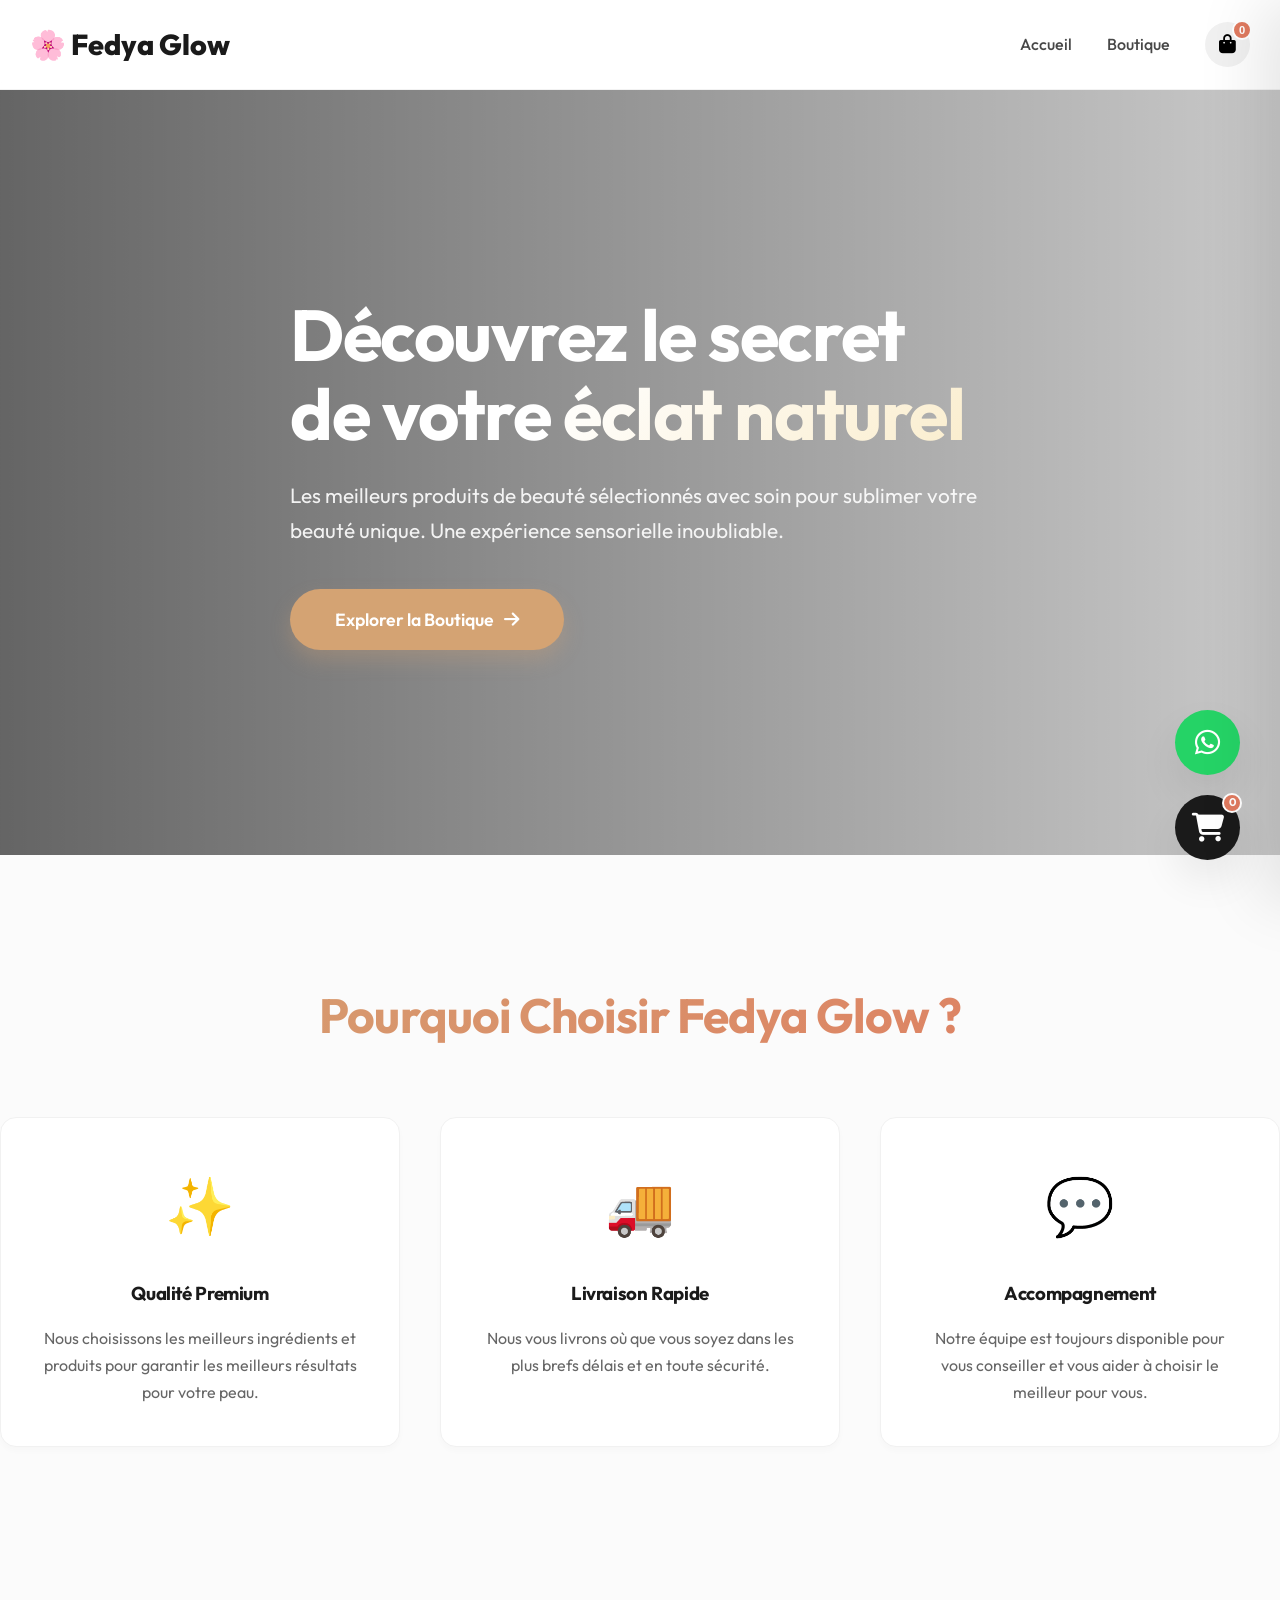
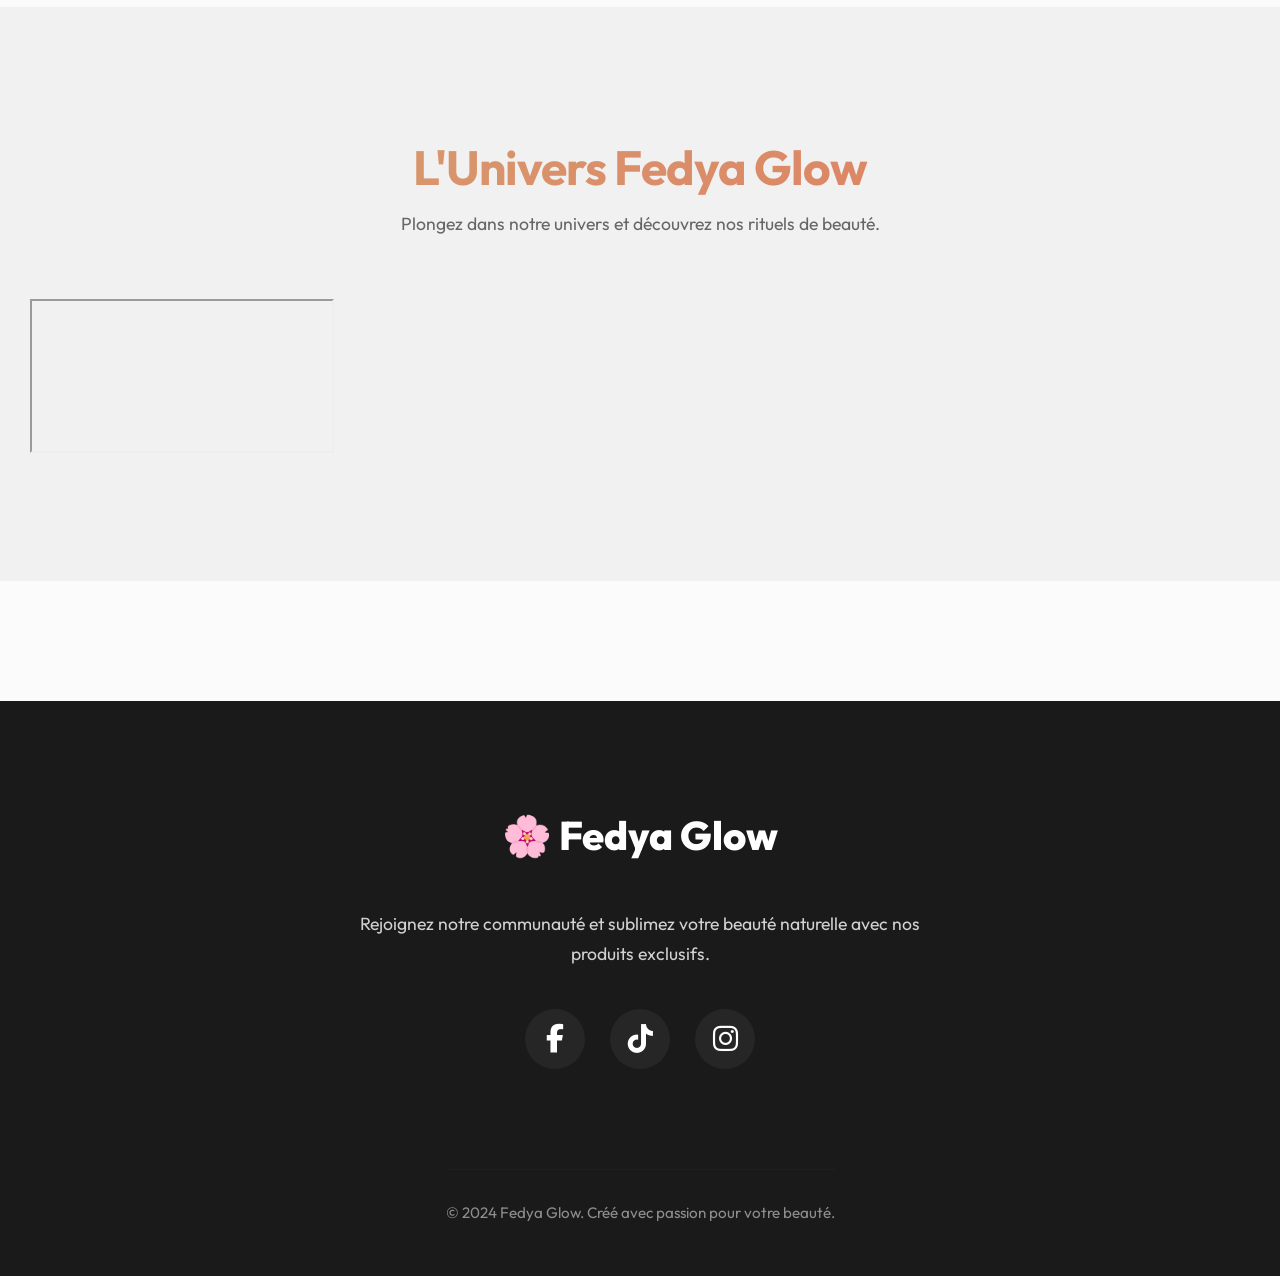
==== index.html @ 8763a132 "update" ====
<!DOCTYPE html>
<html lang="fr">
<head>
    <meta charset="UTF-8">
    <meta name="viewport" content="width=device-width, initial-scale=1.0">
    <meta name="description" content="Fedya Glow - Découvrez notre sélection exclusive de produits de beauté premium. Parfums, soins et cosmétiques pour sublimer votre éclat naturel.">
    <meta name="keywords" content="beauté, cosmétiques, parfums, soins de la peau, Fedya Glow, boutique beauté">
    <meta name="author" content="Fedya Glow">
    <meta property="og:title" content="Fedya Glow | Votre Beauté, Notre Priorité">
    <meta property="og:description" content="Découvrez le secret de votre éclat naturel avec nos produits de beauté sélectionnés avec soin.">
    <meta property="og:image" content="hero-bg.png">
    <meta property="og:url" content="https://fedyaglow.com">
    <title>Fedya Glow | Votre Beauté, Notre Priorité</title>
    <link rel="stylesheet" href="style.css">
    <link rel="stylesheet" href="https://cdnjs.cloudflare.com/ajax/libs/font-awesome/6.4.0/css/all.min.css">
</head>
<body>
    <nav class="navbar">
        <div class="container">
            <a href="index.html" class="logo">🌸 Fedya Glow</a>
            <div class="nav-links">
                <a href="index.html" class="nav-link">Accueil</a>
                <a href="produits.html" class="nav-link">Boutique</a>
                <button class="btn-icon" onclick="toggleCart()">
                    <i class="fa-solid fa-bag-shopping"></i>
                    <span class="badge cart-count">0</span>
                </button>
            </div>
        </div>
    </nav>

    <main>
        <!-- Hero Section -->
        <section class="hero">
            <div class="hero-bg" style="background-image: url('hero-bg.png');"></div>
            <div class="container">
                <div class="hero-content">
                    <h1>Découvrez le secret de votre <span class="text-gradient" style="background: linear-gradient(135deg, #fff, #faedcd); -webkit-background-clip: text; -webkit-text-fill-color: transparent;">éclat naturel</span></h1>
                    <p>Les meilleurs produits de beauté sélectionnés avec soin pour sublimer votre beauté unique. Une expérience sensorielle inoubliable.</p>
                    <a href="produits.html" class="btn-primary">
                        Explorer la Boutique
                        <i class="fa-solid fa-arrow-right"></i>
                    </a>
                </div>
            </div>
        </section>

        <!-- Features Section -->
        <section class="container" style="padding: 120px 0; text-align: center;">
            <h2 class="text-gradient" style="font-size: 3rem; margin-bottom: 60px;">Pourquoi Choisir Fedya Glow ?</h2>
            <div style="display: grid; grid-template-columns: repeat(auto-fit, minmax(300px, 1fr)); gap: 40px;">
                <div class="admin-card">
                    <div style="font-size: 3.5rem; margin-bottom: 25px;">✨</div>
                    <h3 style="margin-bottom: 15px;">Qualité Premium</h3>
                    <p style="color: #666;">Nous choisissons les meilleurs ingrédients et produits pour garantir les meilleurs résultats pour votre peau.</p>
                </div>
                <div class="admin-card">
                    <div style="font-size: 3.5rem; margin-bottom: 25px;">🚚</div>
                    <h3 style="margin-bottom: 15px;">Livraison Rapide</h3>
                    <p style="color: #666;">Nous vous livrons où que vous soyez dans les plus brefs délais et en toute sécurité.</p>
                </div>
                <div class="admin-card">
                    <div style="font-size: 3.5rem; margin-bottom: 25px;">💬</div>
                    <h3 style="margin-bottom: 15px;">Accompagnement</h3>
                    <p style="color: #666;">Notre équipe est toujours disponible pour vous conseiller et vous aider à choisir le meilleur pour vous.</p>
                </div>
            </div>
        </section>

        <!-- Video Presentation Section -->
        <section class="video-section" style="padding: 120px 0; background: var(--gray-200);">
            <div class="container">
                <div style="text-align: center; margin-bottom: 60px;">
                    <h2 class="text-gradient" style="font-size: 3rem;">L'Univers Fedya Glow</h2>
                    <p style="color: #666; font-size: 1.1rem;">Plongez dans notre univers et découvrez nos rituels de beauté.</p>
                </div>
                <div class="video-container">
                    <iframe src="https://www.youtube.com/embed/dQw4w9WgXcQ" title="Présentation Fedya Glow" allow="accelerometer; autoplay; clipboard-write; encrypted-media; gyroscope; picture-in-picture" allowfullscreen></iframe>
                </div>
            </div>
        </section>
    </main>

    <footer class="footer">
        <div class="container footer-content">
            <div class="logo" style="color: white; font-size: 2.5rem;">🌸 Fedya Glow</div>
            <p style="max-width: 600px; opacity: 0.8; font-size: 1.1rem;">Rejoignez notre communauté et sublimez votre beauté naturelle avec nos produits exclusifs.</p>
            <div class="social-links">
                <a href="#" class="social-icon fb"><i class="fa-brands fa-facebook-f"></i></a>
                <a href="#" class="social-icon tt"><i class="fa-brands fa-tiktok"></i></a>
                <a href="#" class="social-icon ig"><i class="fa-brands fa-instagram"></i></a>
            </div>
            <div class="footer-bottom">
                &copy; 2024 Fedya Glow. Créé avec passion pour votre beauté.
            </div>
        </div>
    </footer>

    <!-- Floating Buttons -->
    <div class="floating-btn-group">
        <a href="https://wa.me/123456789" class="floating-btn btn-wa" target="_blank">
            <i class="fa-brands fa-whatsapp"></i>
        </a>
        <div class="floating-btn btn-cart" onclick="toggleCart()">
            <i class="fa-solid fa-cart-shopping"></i>
            <span class="badge cart-count">0</span>
        </div>
    </div>

    <!-- Sidebar Cart -->
    <div class="overlay" id="overlay" onclick="toggleCart()"></div>
    <div class="cart-sidebar" id="cartSidebar">
        <div class="cart-header">
            <h3>Votre Panier 🛍️</h3>
            <button class="btn-icon" onclick="toggleCart()">✕</button>
        </div>
        <div class="cart-items" id="cart-items-container">
            <!-- Items injected by main.js -->
        </div>
        <div class="cart-footer">
            <div class="cart-total">
                <span>Total:</span>
                <span id="cart-total-amount">0.00 €</span>
            </div>
            <button class="checkout-btn" onclick="sendWhatsApp()">
                Finaliser sur WhatsApp
                <i class="fa-brands fa-whatsapp"></i>
            </button>
        </div>
    </div>

    <script src="main.js"></script>
</body>
</html>
---- style.css ----
@import url('https://fonts.googleapis.com/css2?family=Cairo:wght@300;400;600;700;800&family=Outfit:wght@300;400;500;600;700&display=swap');

:root {
    --primary: #d4a373; /* Rose Gold / Premium Tan */
    --primary-light: #faedcd;
    --primary-hover: #bc8a5f;
    --accent: #e07a5f;
    --dark: #1a1a1a;
    --light: #ffffff;
    --gray-100: #fbfbfb;
    --gray-200: #f1f1f1;
    --gray-300: #e0e0e0;
    --gray-600: #666666;
    --glass: rgba(255, 255, 255, 0.85);
    --glass-dark: rgba(0, 0, 0, 0.05);
    --shadow-sm: 0 4px 6px rgba(0,0,0,0.02);
    --shadow-md: 0 10px 20px rgba(0,0,0,0.05);
    --shadow-lg: 0 20px 40px rgba(0,0,0,0.08);
    --radius-sm: 12px;
    --radius-md: 16px;
    --radius-lg: 24px;
    --transition: all 0.4s cubic-bezier(0.165, 0.84, 0.44, 1);
}

* {
    margin: 0;
    padding: 0;
    box-sizing: border-box;
}

body {
    font-family: 'Outfit', 'Cairo', sans-serif;
    background-color: var(--gray-100);
    color: var(--dark);
    line-height: 1.7;
    overflow-x: hidden;
}

/* Custom Scrollbar */
::-webkit-scrollbar {
    width: 6px;
}
::-webkit-scrollbar-track {
    background: var(--gray-100);
}
::-webkit-scrollbar-thumb {
    background: var(--gray-300);
    border-radius: 10px;
}
::-webkit-scrollbar-thumb:hover {
    background: var(--primary);
}

/* Typography */
h1, h2, h3, h4, h5, h6 {
    font-weight: 700;
    letter-spacing: -0.02em;
}

.text-gradient {
    background: linear-gradient(135deg, var(--primary), var(--accent));
    -webkit-background-clip: text;
    -webkit-text-fill-color: transparent;
}

/* Layout */
.container {
    max-width: 1300px;
    margin: 0 auto;
    padding: 0 30px;
}

/* Navbar */
.navbar {
    background: var(--glass);
    backdrop-filter: blur(15px);
    -webkit-backdrop-filter: blur(15px);
    height: 90px;
    display: flex;
    align-items: center;
    position: sticky;
    top: 0;
    z-index: 1000;
    border-bottom: 1px solid rgba(0,0,0,0.05);
    transition: var(--transition);
}

.navbar.scrolled {
    height: 70px;
    background: rgba(255, 255, 255, 0.95);
    box-shadow: var(--shadow-sm);
}

.navbar .container {
    display: flex;
    justify-content: space-between;
    align-items: center;
    width: 100%;
}

.logo {
    font-size: 1.8rem;
    font-weight: 800;
    color: var(--dark);
    text-decoration: none;
    display: flex;
    align-items: center;
    gap: 12px;
    transition: var(--transition);
}

.logo:hover {
    transform: scale(1.05);
}

.nav-links {
    display: flex;
    gap: 35px;
    align-items: center;
}

.nav-link {
    text-decoration: none;
    color: var(--dark);
    font-weight: 500;
    font-size: 1rem;
    transition: var(--transition);
    position: relative;
    opacity: 0.8;
}

.nav-link::after {
    content: '';
    position: absolute;
    bottom: -5px;
    left: 0;
    width: 0;
    height: 2px;
    background: var(--primary);
    transition: var(--transition);
}

.nav-link:hover {
    opacity: 1;
    color: var(--primary);
}

.nav-link:hover::after {
    width: 100%;
}

.btn-icon {
    background: var(--gray-200);
    border: none;
    width: 45px;
    height: 45px;
    border-radius: 50%;
    display: flex;
    align-items: center;
    justify-content: center;
    font-size: 1.2rem;
    cursor: pointer;
    position: relative;
    transition: var(--transition);
}

.btn-icon:hover {
    background: var(--primary);
    color: white;
    transform: translateY(-2px);
}

.badge {
    position: absolute;
    top: -2px;
    right: -2px;
    background: var(--accent);
    color: white;
    font-size: 0.7rem;
    min-width: 20px;
    height: 20px;
    padding: 0 4px;
    border-radius: 10px;
    display: flex;
    align-items: center;
    justify-content: center;
    font-weight: 700;
    border: 2px solid white;
}

/* Hero Section */
.hero {
    height: 85vh;
    min-height: 600px;
    position: relative;
    overflow: hidden;
    display: flex;
    align-items: center;
    color: white;
}

.hero-bg {
    position: absolute;
    top: 0;
    left: 0;
    width: 100%;
    height: 100%;
    background-size: cover;
    background-position: center;
    z-index: -1;
    animation: kenBurns 30s infinite alternate;
}

.hero::after {
    content: '';
    position: absolute;
    top: 0;
    left: 0;
    width: 100%;
    height: 100%;
    background: linear-gradient(to right, rgba(0,0,0,0.6), rgba(0,0,0,0.2));
    z-index: -1;
}

.hero-content {
    max-width: 700px;
}

.hero-content h1 {
    font-size: 4.5rem;
    line-height: 1.1;
    margin-bottom: 25px;
    animation: fadeInUp 1s cubic-bezier(0.165, 0.84, 0.44, 1);
}

.hero-content p {
    font-size: 1.3rem;
    margin-bottom: 40px;
    opacity: 0.9;
    animation: fadeInUp 1.2s cubic-bezier(0.165, 0.84, 0.44, 1);
}

/* Buttons */
.btn-primary {
    background: var(--primary);
    color: white;
    padding: 16px 45px;
    border: none;
    border-radius: 100px;
    font-weight: 600;
    font-size: 1.1rem;
    cursor: pointer;
    transition: var(--transition);
    text-decoration: none;
    display: inline-flex;
    align-items: center;
    gap: 10px;
    box-shadow: 0 10px 20px rgba(212, 163, 115, 0.3);
}

.btn-primary:hover {
    background: var(--primary-hover);
    transform: translateY(-3px);
    box-shadow: 0 15px 30px rgba(212, 163, 115, 0.4);
}

/* Category Filter Chips */
.category-filters {
    display: flex;
    gap: 15px;
    margin: 50px 0;
    overflow-x: auto;
    padding: 10px 5px;
    scrollbar-width: none;
}

.category-filters::-webkit-scrollbar {
    display: none;
}

.filter-chip {
    padding: 12px 28px;
    background: var(--light);
    border: 1px solid var(--gray-200);
    border-radius: 100px;
    cursor: pointer;
    white-space: nowrap;
    font-weight: 500;
    transition: var(--transition);
    box-shadow: var(--shadow-sm);
}

.filter-chip.active {
    background: var(--dark);
    color: white;
    border-color: var(--dark);
    box-shadow: 0 10px 20px rgba(0,0,0,0.1);
}

.filter-chip:hover:not(.active) {
    transform: translateY(-2px);
    border-color: var(--primary);
    color: var(--primary);
}

/* Product Cards */
.products-grid {
    display: grid;
    grid-template-columns: repeat(auto-fill, minmax(300px, 1fr));
    gap: 40px;
    margin-bottom: 80px;
}

.product-card {
    background: var(--light);
    border-radius: var(--radius-md);
    overflow: hidden;
    transition: var(--transition);
    border: 1px solid rgba(0,0,0,0.03);
    display: flex;
    flex-direction: column;
}

.product-card:hover {
    transform: translateY(-15px);
    box-shadow: var(--shadow-lg);
}

.product-image-container {
    width: 100%;
    height: 380px;
    overflow: hidden;
    position: relative;
    background: #fdfdfd;
}

.product-image {
    width: 100%;
    height: 100%;
    object-fit: cover;
    transition: transform 1s cubic-bezier(0.165, 0.84, 0.44, 1);
}

.product-card:hover .product-image {
    transform: scale(1.1);
}

.product-info {
    padding: 25px;
    flex: 1;
    display: flex;
    flex-direction: column;
}

.product-category {
    font-size: 0.75rem;
    color: var(--primary);
    text-transform: uppercase;
    font-weight: 700;
    letter-spacing: 2px;
    margin-bottom: 8px;
}

.product-title {
    font-size: 1.3rem;
    margin-bottom: 12px;
    color: var(--dark);
    font-weight: 600;
}

.product-description {
    font-size: 0.95rem;
    color: var(--gray-600);
    margin-bottom: 20px;
    line-height: 1.6;
    /* Fixed line clamp issue as requested by user */
    display: block; 
    white-space: pre-line; /* Preserves newlines and formatting */
}

.product-price {
    font-size: 1.5rem;
    font-weight: 700;
    color: var(--dark);
    margin-bottom: 20px;
}

.size-selector {
    display: flex;
    gap: 10px;
    flex-wrap: wrap;
    margin-bottom: 25px;
}

.size-btn {
    padding: 8px 18px;
    border: 1px solid var(--gray-200);
    background: var(--gray-100);
    border-radius: 100px;
    font-size: 0.85rem;
    font-weight: 600;
    cursor: pointer;
    transition: var(--transition);
}

.size-btn.active {
    background: var(--primary);
    color: white;
    border-color: var(--primary);
}

.add-to-cart-btn {
    width: 100%;
    margin-top: auto;
    padding: 16px;
    background: var(--dark);
    color: white;
    border: none;
    border-radius: var(--radius-sm);
    font-weight: 700;
    cursor: pointer;
    transition: var(--transition);
    display: flex;
    align-items: center;
    justify-content: center;
    gap: 12px;
}

.add-to-cart-btn:hover {
    background: var(--primary);
    transform: translateY(-2px);
}

/* Sidebar Cart */
.cart-sidebar {
    position: fixed;
    top: 0;
    right: -450px;
    width: 450px;
    height: 100vh;
    background: white;
    z-index: 2000;
    box-shadow: -20px 0 60px rgba(0,0,0,0.1);
    transition: var(--transition);
    display: flex;
    flex-direction: column;
}

.cart-sidebar.active {
    right: 0;
}

.cart-header {
    padding: 35px;
    border-bottom: 1px solid var(--gray-200);
    display: flex;
    justify-content: space-between;
    align-items: center;
}

.cart-items {
    flex: 1;
    overflow-y: auto;
    padding: 30px;
}

.cart-item {
    display: flex;
    gap: 20px;
    margin-bottom: 30px;
    padding-bottom: 30px;
    border-bottom: 1px solid var(--gray-100);
}

.cart-item-img {
    width: 100px;
    height: 100px;
    border-radius: var(--radius-sm);
    object-fit: cover;
}

.cart-item-info {
    flex: 1;
}

.cart-item-title {
    font-weight: 700;
    font-size: 1.1rem;
    margin-bottom: 6px;
}

.cart-item-variant {
    font-size: 0.9rem;
    color: var(--gray-600);
}

.cart-item-price {
    font-weight: 700;
    color: var(--primary);
    margin-top: 8px;
    font-size: 1.1rem;
}

.remove-item {
    background: none;
    border: none;
    color: #ff4444;
    cursor: pointer;
    font-size: 0.85rem;
    margin-top: 10px;
    opacity: 0.7;
    transition: var(--transition);
}

.remove-item:hover {
    opacity: 1;
    text-decoration: underline;
}

.cart-footer {
    padding: 35px;
    border-top: 1px solid var(--gray-200);
    background: var(--gray-100);
}

.cart-total {
    display: flex;
    justify-content: space-between;
    font-size: 1.4rem;
    font-weight: 800;
    margin-bottom: 30px;
}

.checkout-btn {
    width: 100%;
    padding: 20px;
    background: #25D366;
    color: white;
    border: none;
    border-radius: var(--radius-sm);
    font-weight: 700;
    font-size: 1.1rem;
    cursor: pointer;
    display: flex;
    align-items: center;
    justify-content: center;
    gap: 15px;
    transition: var(--transition);
}

.checkout-btn:hover {
    background: #128C7E;
    transform: scale(1.02);
}

.overlay {
    position: fixed;
    top: 0;
    left: 0;
    width: 100%;
    height: 100%;
    background: rgba(0,0,0,0.4);
    backdrop-filter: blur(8px);
    z-index: 1500;
    display: none;
    opacity: 0;
    transition: opacity 0.5s ease;
}

.overlay.active {
    display: block;
    opacity: 1;
}

/* Admin Dashboard Styles */
.admin-card {
    background: white;
    border-radius: var(--radius-md);
    padding: 40px;
    margin-bottom: 40px;
    box-shadow: var(--shadow-sm);
    border: 1px solid var(--gray-200);
    transition: var(--transition);
}

.admin-card:hover {
    box-shadow: var(--shadow-md);
}

.form-group {
    margin-bottom: 25px;
}

.form-label {
    display: block;
    margin-bottom: 10px;
    font-weight: 600;
    font-size: 0.95rem;
}

.form-control {
    width: 100%;
    padding: 15px 20px;
    border: 2px solid var(--gray-200);
    border-radius: var(--radius-sm);
    font-family: inherit;
    font-size: 1rem;
    transition: var(--transition);
}

.form-control:focus {
    outline: none;
    border-color: var(--primary);
    background: white;
}

/* Footer */
.footer {
    background: var(--dark);
    color: white;
    padding: 100px 0 50px;
    margin-top: 120px;
}

.footer-content {
    display: flex;
    flex-direction: column;
    align-items: center;
    gap: 40px;
    text-align: center;
}

.social-links {
    display: flex;
    gap: 25px;
}

.social-icon {
    width: 60px;
    height: 60px;
    background: rgba(255, 255, 255, 0.05);
    border-radius: 50%;
    display: flex;
    align-items: center;
    justify-content: center;
    color: white;
    text-decoration: none;
    font-size: 1.8rem;
    transition: var(--transition);
}

.social-icon:hover {
    background: var(--primary);
    transform: translateY(-10px);
}

.footer-bottom {
    margin-top: 60px;
    padding-top: 30px;
    border-top: 1px solid rgba(255, 255, 255, 0.05);
    font-size: 0.95rem;
    opacity: 0.5;
}

/* Floating Buttons */
.floating-btn-group {
    position: fixed;
    bottom: 40px;
    right: 40px;
    display: flex;
    flex-direction: column;
    gap: 20px;
    z-index: 1000;
}

.floating-btn {
    width: 65px;
    height: 65px;
    border-radius: 50%;
    display: flex;
    align-items: center;
    justify-content: center;
    color: white;
    text-decoration: none;
    font-size: 1.8rem;
    box-shadow: var(--shadow-lg);
    transition: var(--transition);
}

.floating-btn:hover {
    transform: scale(1.15) rotate(10deg);
}

.btn-wa { background: #25D366; }
.btn-cart { background: var(--dark); cursor: pointer; position: relative; }

/* Animations */
@keyframes fadeInUp {
    from {
        opacity: 0;
        transform: translateY(40px);
    }
    to {
        opacity: 1;
        transform: translateY(0);
    }
}

.hero-content h1 {
    font-size: clamp(2.5rem, 8vw, 4.5rem);
    line-height: 1.1;
    margin-bottom: 25px;
    animation: fadeInUp 1s cubic-bezier(0.165, 0.84, 0.44, 1);
}

.hero-content p {
    font-size: clamp(1rem, 3vw, 1.3rem);
    margin-bottom: 40px;
    opacity: 0.9;
    animation: fadeInUp 1.2s cubic-bezier(0.165, 0.84, 0.44, 1);
}

@keyframes kenBurns {
    0% { transform: scale(1); }
    100% { transform: scale(1.2); }
}

/* Mobile Responsive */
@media (max-width: 1024px) {
    .hero-content h1 {
        font-size: 3.5rem;
    }
    .products-grid {
        grid-template-columns: repeat(auto-fill, minmax(280px, 1fr));
        gap: 30px;
    }
}

@media (max-width: 768px) {
    .container {
        padding: 0 20px;
    }
    .hero {
        height: 70vh;
        text-align: center;
    }
    .hero-content {
        margin: 0 auto;
    }
    .nav-links {
        display: none; /* Mobile menu logic can be added, but for now simple */
    }
    .cart-sidebar {
        width: 100%;
        right: -100%;
    }
    .navbar {
        height: 70px;
    }
    .products-grid {
        grid-template-columns: 1fr;
        gap: 25px;
    }
}

@media (max-width: 480px) {
    .hero-content h1 {
        font-size: 2.2rem;
    }
    .btn-primary {
        width: 100%;
        justify-content: center;
    }
    .floating-btn {
        width: 55px;
        height: 55px;
        font-size: 1.5rem;
    }
}

/* Arabic RTL Support */
[dir="rtl"] body {
    text-align: right;
}

[dir="rtl"] .cart-sidebar {
    right: auto;
    left: -100%;
}

[dir="rtl"] .cart-sidebar.active {
    left: 0;
}

[dir="rtl"] .floating-btn-group {
    right: auto;
    left: 40px;
}

[dir="rtl"] .logo i {
    margin-left: 10px;
    margin-right: 0;
}
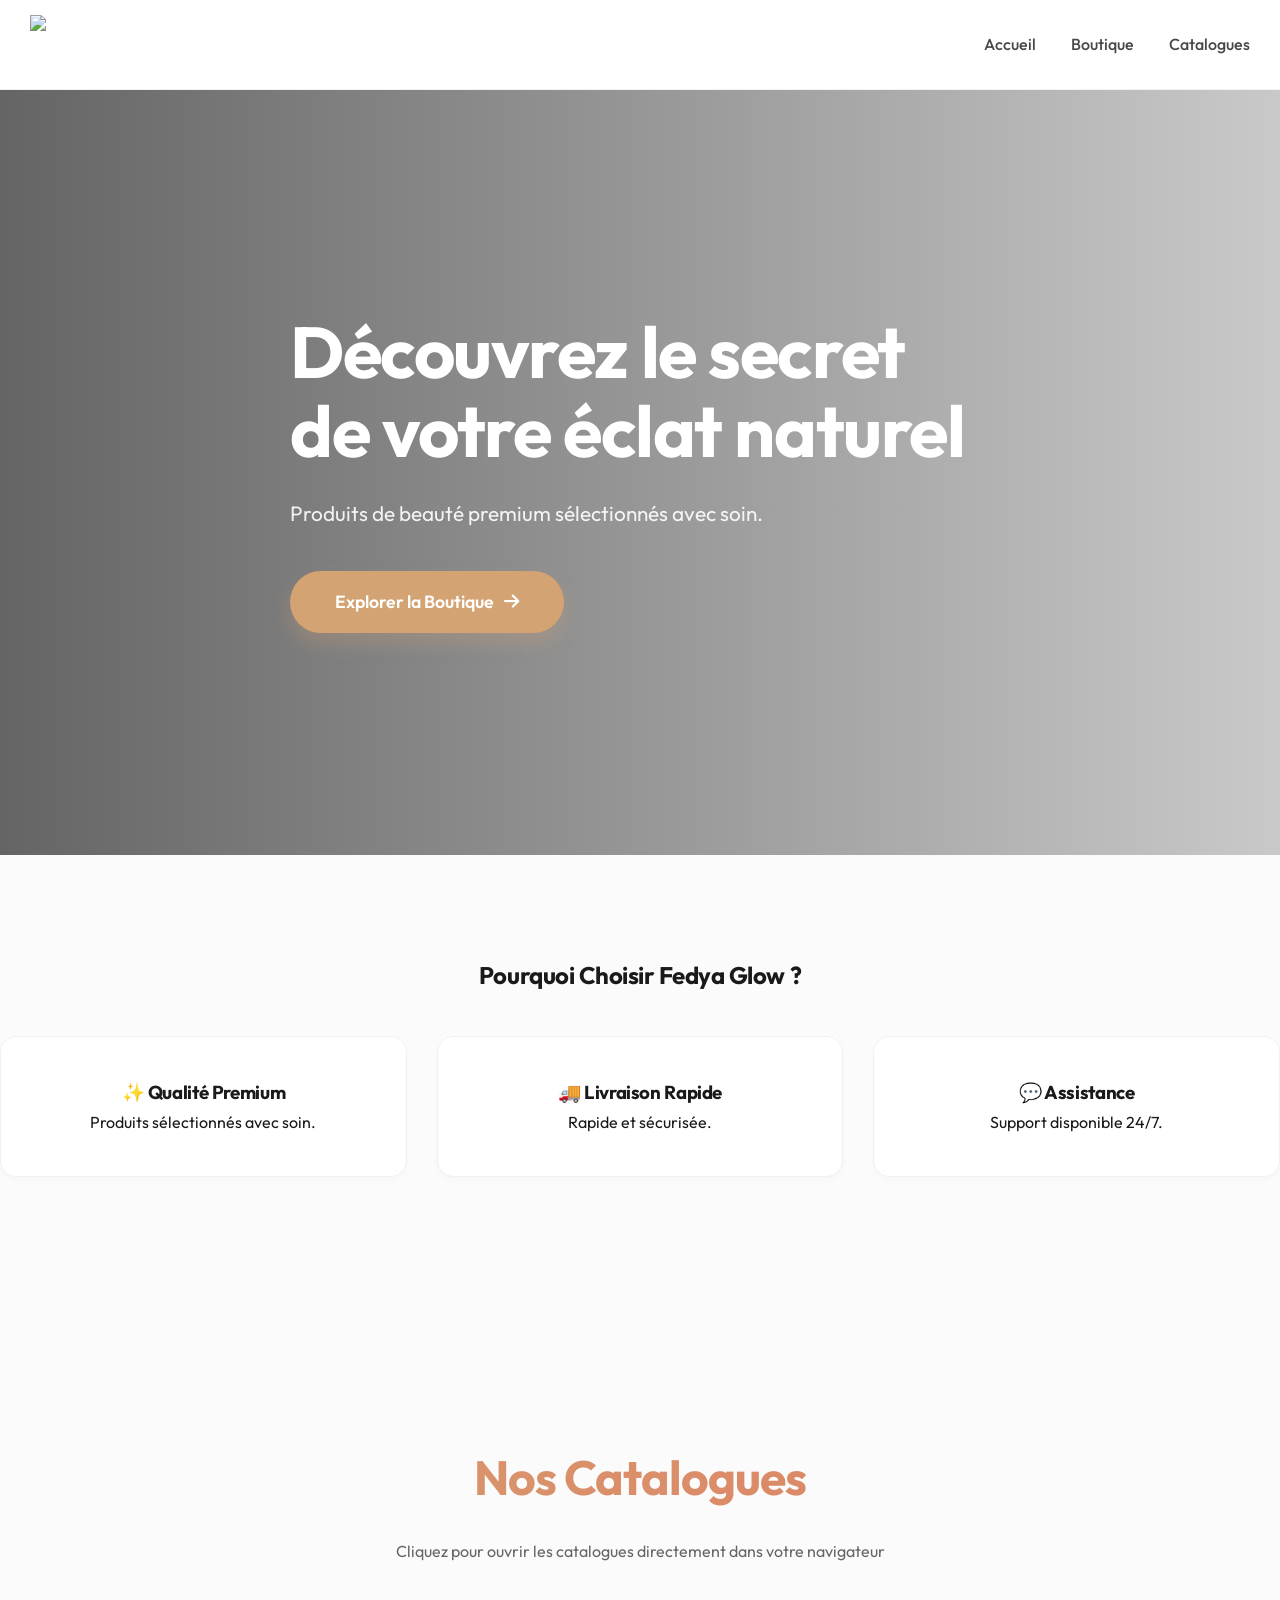
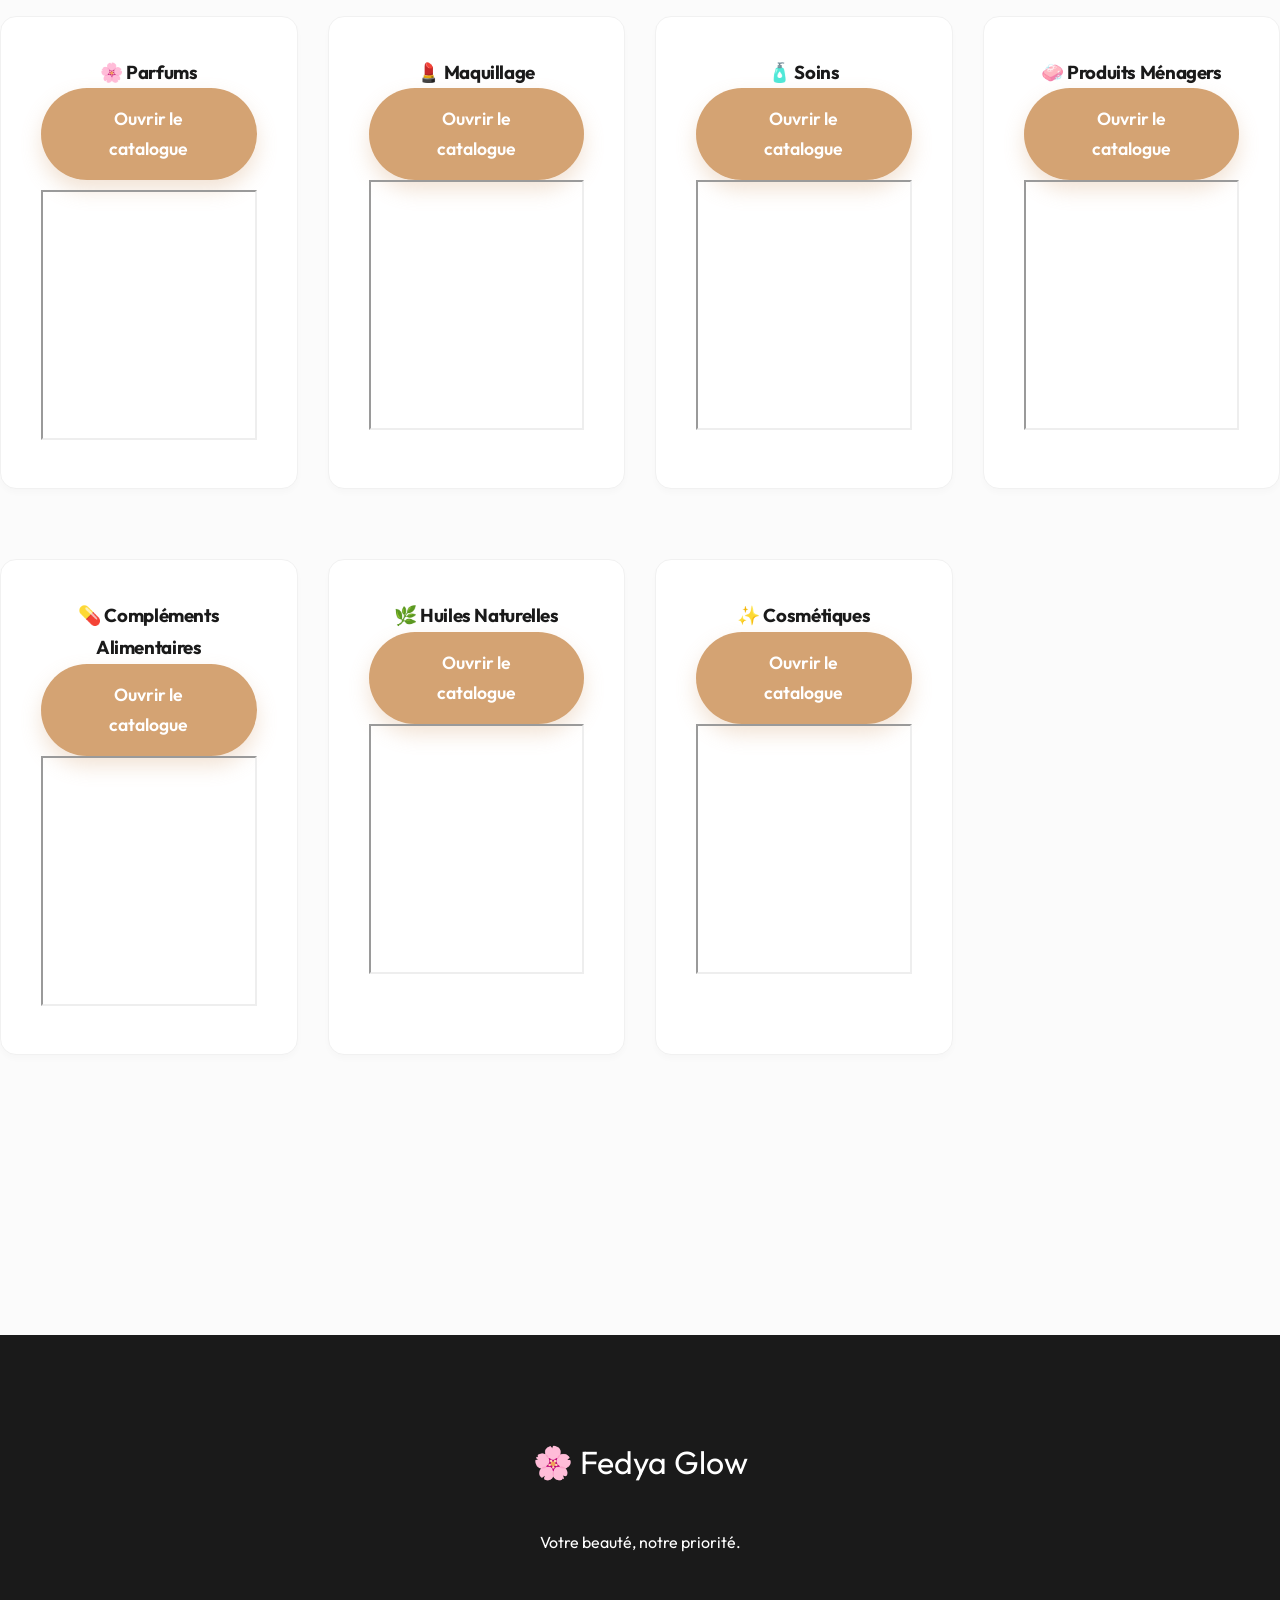
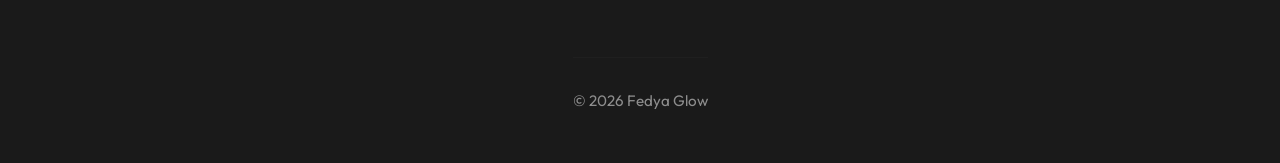
==== commit d4233678: "update" ====
--- a/index.html
+++ b/index.html
@@ -1,134 +1,195 @@
 <!DOCTYPE html>
 <html lang="fr">
+
 <head>
     <meta charset="UTF-8">
     <meta name="viewport" content="width=device-width, initial-scale=1.0">
+
     <meta name="description" content="Fedya Glow - Découvrez notre sélection exclusive de produits de beauté premium. Parfums, soins et cosmétiques pour sublimer votre éclat naturel.">
-    <meta name="keywords" content="beauté, cosmétiques, parfums, soins de la peau, Fedya Glow, boutique beauté">
-    <meta name="author" content="Fedya Glow">
-    <meta property="og:title" content="Fedya Glow | Votre Beauté, Notre Priorité">
-    <meta property="og:description" content="Découvrez le secret de votre éclat naturel avec nos produits de beauté sélectionnés avec soin.">
-    <meta property="og:image" content="hero-bg.png">
-    <meta property="og:url" content="https://fedyaglow.com">
+
     <title>Fedya Glow | Votre Beauté, Notre Priorité</title>
+
     <link rel="stylesheet" href="style.css">
     <link rel="stylesheet" href="https://cdnjs.cloudflare.com/ajax/libs/font-awesome/6.4.0/css/all.min.css">
 </head>
+
 <body>
-    <nav class="navbar">
-        <div class="container">
-            <a href="index.html" class="logo">🌸 Fedya Glow</a>
-            <div class="nav-links">
-                <a href="index.html" class="nav-link">Accueil</a>
-                <a href="produits.html" class="nav-link">Boutique</a>
-                <button class="btn-icon" onclick="toggleCart()">
-                    <i class="fa-solid fa-bag-shopping"></i>
-                    <span class="badge cart-count">0</span>
-                </button>
-            </div>
+
+<!-- NAVBAR -->
+<nav class="navbar">
+    <div class="container">
+
+        <a href="index.html" class="logo">
+            <img src="fedya_glow_logo_1778604528495.png" class="logo-img">
+        </a>
+
+        <div class="nav-links">
+            <a href="index.html" class="nav-link">Accueil</a>
+            <a href="produits.html" class="nav-link">Boutique</a>
+            <a href="#catalogues" class="nav-link">Catalogues</a>
         </div>
-    </nav>
 
-    <main>
-        <!-- Hero Section -->
-        <section class="hero">
-            <div class="hero-bg" style="background-image: url('hero-bg.png');"></div>
-            <div class="container">
-                <div class="hero-content">
-                    <h1>Découvrez le secret de votre <span class="text-gradient" style="background: linear-gradient(135deg, #fff, #faedcd); -webkit-background-clip: text; -webkit-text-fill-color: transparent;">éclat naturel</span></h1>
-                    <p>Les meilleurs produits de beauté sélectionnés avec soin pour sublimer votre beauté unique. Une expérience sensorielle inoubliable.</p>
-                    <a href="produits.html" class="btn-primary">
-                        Explorer la Boutique
-                        <i class="fa-solid fa-arrow-right"></i>
-                    </a>
-                </div>
-            </div>
-        </section>
+    </div>
+</nav>
 
-        <!-- Features Section -->
-        <section class="container" style="padding: 120px 0; text-align: center;">
-            <h2 class="text-gradient" style="font-size: 3rem; margin-bottom: 60px;">Pourquoi Choisir Fedya Glow ?</h2>
-            <div style="display: grid; grid-template-columns: repeat(auto-fit, minmax(300px, 1fr)); gap: 40px;">
-                <div class="admin-card">
-                    <div style="font-size: 3.5rem; margin-bottom: 25px;">✨</div>
-                    <h3 style="margin-bottom: 15px;">Qualité Premium</h3>
-                    <p style="color: #666;">Nous choisissons les meilleurs ingrédients et produits pour garantir les meilleurs résultats pour votre peau.</p>
-                </div>
-                <div class="admin-card">
-                    <div style="font-size: 3.5rem; margin-bottom: 25px;">🚚</div>
-                    <h3 style="margin-bottom: 15px;">Livraison Rapide</h3>
-                    <p style="color: #666;">Nous vous livrons où que vous soyez dans les plus brefs délais et en toute sécurité.</p>
-                </div>
-                <div class="admin-card">
-                    <div style="font-size: 3.5rem; margin-bottom: 25px;">💬</div>
-                    <h3 style="margin-bottom: 15px;">Accompagnement</h3>
-                    <p style="color: #666;">Notre équipe est toujours disponible pour vous conseiller et vous aider à choisir le meilleur pour vous.</p>
-                </div>
-            </div>
-        </section>
+<main>
 
-        <!-- Video Presentation Section -->
-        <section class="video-section" style="padding: 120px 0; background: var(--gray-200);">
-            <div class="container">
-                <div style="text-align: center; margin-bottom: 60px;">
-                    <h2 class="text-gradient" style="font-size: 3rem;">L'Univers Fedya Glow</h2>
-                    <p style="color: #666; font-size: 1.1rem;">Plongez dans notre univers et découvrez nos rituels de beauté.</p>
-                </div>
-                <div class="video-container">
-                    <iframe src="https://www.youtube.com/embed/dQw4w9WgXcQ" title="Présentation Fedya Glow" allow="accelerometer; autoplay; clipboard-write; encrypted-media; gyroscope; picture-in-picture" allowfullscreen></iframe>
-                </div>
-            </div>
-        </section>
-    </main>
+<!-- HERO -->
+<section class="hero">
+    <div class="hero-bg" style="background-image:url('hero-bg.png');"></div>
 
-    <footer class="footer">
-        <div class="container footer-content">
-            <div class="logo" style="color: white; font-size: 2.5rem;">🌸 Fedya Glow</div>
-            <p style="max-width: 600px; opacity: 0.8; font-size: 1.1rem;">Rejoignez notre communauté et sublimez votre beauté naturelle avec nos produits exclusifs.</p>
-            <div class="social-links">
-                <a href="#" class="social-icon fb"><i class="fa-brands fa-facebook-f"></i></a>
-                <a href="#" class="social-icon tt"><i class="fa-brands fa-tiktok"></i></a>
-                <a href="#" class="social-icon ig"><i class="fa-brands fa-instagram"></i></a>
-            </div>
-            <div class="footer-bottom">
-                &copy; 2024 Fedya Glow. Créé avec passion pour votre beauté.
-            </div>
-        </div>
-    </footer>
+    <div class="container">
+        <div class="hero-content">
 
-    <!-- Floating Buttons -->
-    <div class="floating-btn-group">
-        <a href="https://wa.me/123456789" class="floating-btn btn-wa" target="_blank">
-            <i class="fa-brands fa-whatsapp"></i>
-        </a>
-        <div class="floating-btn btn-cart" onclick="toggleCart()">
-            <i class="fa-solid fa-cart-shopping"></i>
-            <span class="badge cart-count">0</span>
+            <h1>Découvrez le secret de votre éclat naturel</h1>
+
+            <p>Produits de beauté premium sélectionnés avec soin.</p>
+
+            <a href="produits.html" class="btn-primary">
+                Explorer la Boutique
+                <i class="fa-solid fa-arrow-right"></i>
+            </a>
+
         </div>
     </div>
+</section>
 
-    <!-- Sidebar Cart -->
-    <div class="overlay" id="overlay" onclick="toggleCart()"></div>
-    <div class="cart-sidebar" id="cartSidebar">
-        <div class="cart-header">
-            <h3>Votre Panier 🛍️</h3>
-            <button class="btn-icon" onclick="toggleCart()">✕</button>
+<!-- FEATURES -->
+<section class="container" style="padding:100px 0;text-align:center;">
+
+    <h2>Pourquoi Choisir Fedya Glow ?</h2>
+
+    <div style="display:grid;grid-template-columns:repeat(auto-fit,minmax(280px,1fr));gap:30px;margin-top:40px;">
+
+        <div class="admin-card">
+            <h3>✨ Qualité Premium</h3>
+            <p>Produits sélectionnés avec soin.</p>
         </div>
-        <div class="cart-items" id="cart-items-container">
-            <!-- Items injected by main.js -->
+
+        <div class="admin-card">
+            <h3>🚚 Livraison Rapide</h3>
+            <p>Rapide et sécurisée.</p>
         </div>
-        <div class="cart-footer">
-            <div class="cart-total">
-                <span>Total:</span>
-                <span id="cart-total-amount">0.00 €</span>
-            </div>
-            <button class="checkout-btn" onclick="sendWhatsApp()">
-                Finaliser sur WhatsApp
-                <i class="fa-brands fa-whatsapp"></i>
-            </button>
+
+        <div class="admin-card">
+            <h3>💬 Assistance</h3>
+            <p>Support disponible 24/7.</p>
+        </div>
+
+    </div>
+
+</section>
+
+<!-- 📘 CATALOGUES -->
+<section id="catalogues" class="container" style="padding:120px 0;text-align:center;">
+
+    <h2 class="text-gradient" style="font-size:3rem;margin-bottom:20px;">
+        Nos Catalogues
+    </h2>
+
+    <p style="color:#666;margin-bottom:50px;">
+        Cliquez pour ouvrir les catalogues directement dans votre navigateur
+    </p>
+
+    <div style="display:grid;grid-template-columns:repeat(auto-fit,minmax(260px,1fr));gap:30px;">
+
+        <!-- Parfums -->
+        <div class="admin-card">
+            <h3>🌸 Parfums</h3>
+
+            <a href="catalogues/parfums.pdf" target="_blank" class="btn-primary">
+                Ouvrir le catalogue
+            </a>
+
+            <iframe src="catalogues/parfums.pdf" width="100%" height="250px" style="margin-top:10px;"></iframe>
+        </div>
+
+        <!-- Maquillage -->
+        <div class="admin-card">
+            <h3>💄 Maquillage</h3>
+
+            <a href="catalogues/maquillage.pdf" target="_blank" class="btn-primary">
+                Ouvrir le catalogue
+            </a>
+
+            <iframe src="catalogues/maquillage.pdf" width="100%" height="250px"></iframe>
+        </div>
+
+        <!-- Soins -->
+        <div class="admin-card">
+            <h3>🧴 Soins</h3>
+
+            <a href="catalogues/soins.pdf" target="_blank" class="btn-primary">
+                Ouvrir le catalogue
+            </a>
+
+            <iframe src="catalogues/soins.pdf" width="100%" height="250px"></iframe>
+        </div>
+
+        <!-- Ménagers -->
+        <div class="admin-card">
+            <h3>🧼 Produits Ménagers</h3>
+
+            <a href="catalogues/menagers.pdf" target="_blank" class="btn-primary">
+                Ouvrir le catalogue
+            </a>
+
+            <iframe src="catalogues/menagers.pdf" width="100%" height="250px"></iframe>
+        </div>
+
+        <!-- Compléments -->
+        <div class="admin-card">
+            <h3>💊 Compléments Alimentaires</h3>
+
+            <a href="catalogues/complements.pdf" target="_blank" class="btn-primary">
+                Ouvrir le catalogue
+            </a>
+
+            <iframe src="catalogues/complements.pdf" width="100%" height="250px"></iframe>
+        </div>
+
+        <!-- Huiles -->
+        <div class="admin-card">
+            <h3>🌿 Huiles Naturelles</h3>
+
+            <a href="catalogues/huiles.pdf" target="_blank" class="btn-primary">
+                Ouvrir le catalogue
+            </a>
+
+            <iframe src="catalogues/huiles.pdf" width="100%" height="250px"></iframe>
+        </div>
+
+        <!-- Cosmétiques -->
+        <div class="admin-card">
+            <h3>✨ Cosmétiques</h3>
+
+            <a href="catalogues/cosmetiques.pdf" target="_blank" class="btn-primary">
+                Ouvrir le catalogue
+            </a>
+
+            <iframe src="catalogues/cosmetiques.pdf" width="100%" height="250px"></iframe>
+        </div>
+
+    </div>
+
+</section>
+
+</main>
+
+<!-- FOOTER -->
+<footer class="footer">
+    <div class="container footer-content">
+        <div class="logo" style="color:white;font-size:2rem;">
+            🌸 Fedya Glow
+        </div>
+
+        <p>Votre beauté, notre priorité.</p>
+
+        <div class="footer-bottom">
+            © 2026 Fedya Glow
         </div>
     </div>
+</footer>
 
-    <script src="main.js"></script>
 </body>
 </html>
--- a/style.css
+++ b/style.css
@@ -99,17 +99,20 @@
 }
 
 .logo {
-    font-size: 1.8rem;
-    font-weight: 800;
-    color: var(--dark);
-    text-decoration: none;
     display: flex;
     align-items: center;
     gap: 12px;
-    transition: var(--transition);
-}
-
-.logo:hover {
+    height: 100%;
+}
+
+.logo-img {
+    height: 60px;
+    width: auto;
+    object-fit: contain;
+    transition: var(--transition);
+}
+
+.logo:hover .logo-img {
     transform: scale(1.05);
 }
 
@@ -614,6 +617,61 @@
     background: white;
 }
 
+/* Variant Row Styling */
+.variant-row {
+    background: var(--gray-100);
+    border: 1px solid var(--gray-200);
+    border-radius: var(--radius-sm);
+    padding: 20px;
+    margin-bottom: 20px;
+    position: relative;
+    transition: var(--transition);
+}
+
+.variant-row:hover {
+    border-color: var(--primary);
+    background: white;
+}
+
+.variant-grid {
+    display: grid;
+    grid-template-columns: repeat(auto-fit, minmax(150px, 1fr));
+    gap: 15px;
+    align-items: end;
+}
+
+.variant-image-preview {
+    width: 60px;
+    height: 60px;
+    object-fit: cover;
+    border-radius: 8px;
+    border: 1px solid var(--gray-200);
+    margin-top: 10px;
+}
+
+.remove-variant-btn {
+    position: absolute;
+    top: 10px;
+    right: 10px;
+    background: #ff4444;
+    color: white;
+    border: none;
+    width: 30px;
+    height: 30px;
+    border-radius: 50%;
+    cursor: pointer;
+    display: flex;
+    align-items: center;
+    justify-content: center;
+    font-weight: bold;
+    transition: var(--transition);
+}
+
+.remove-variant-btn:hover {
+    background: #cc0000;
+    transform: scale(1.1);
+}
+
 /* Footer */
 .footer {
     background: var(--dark);
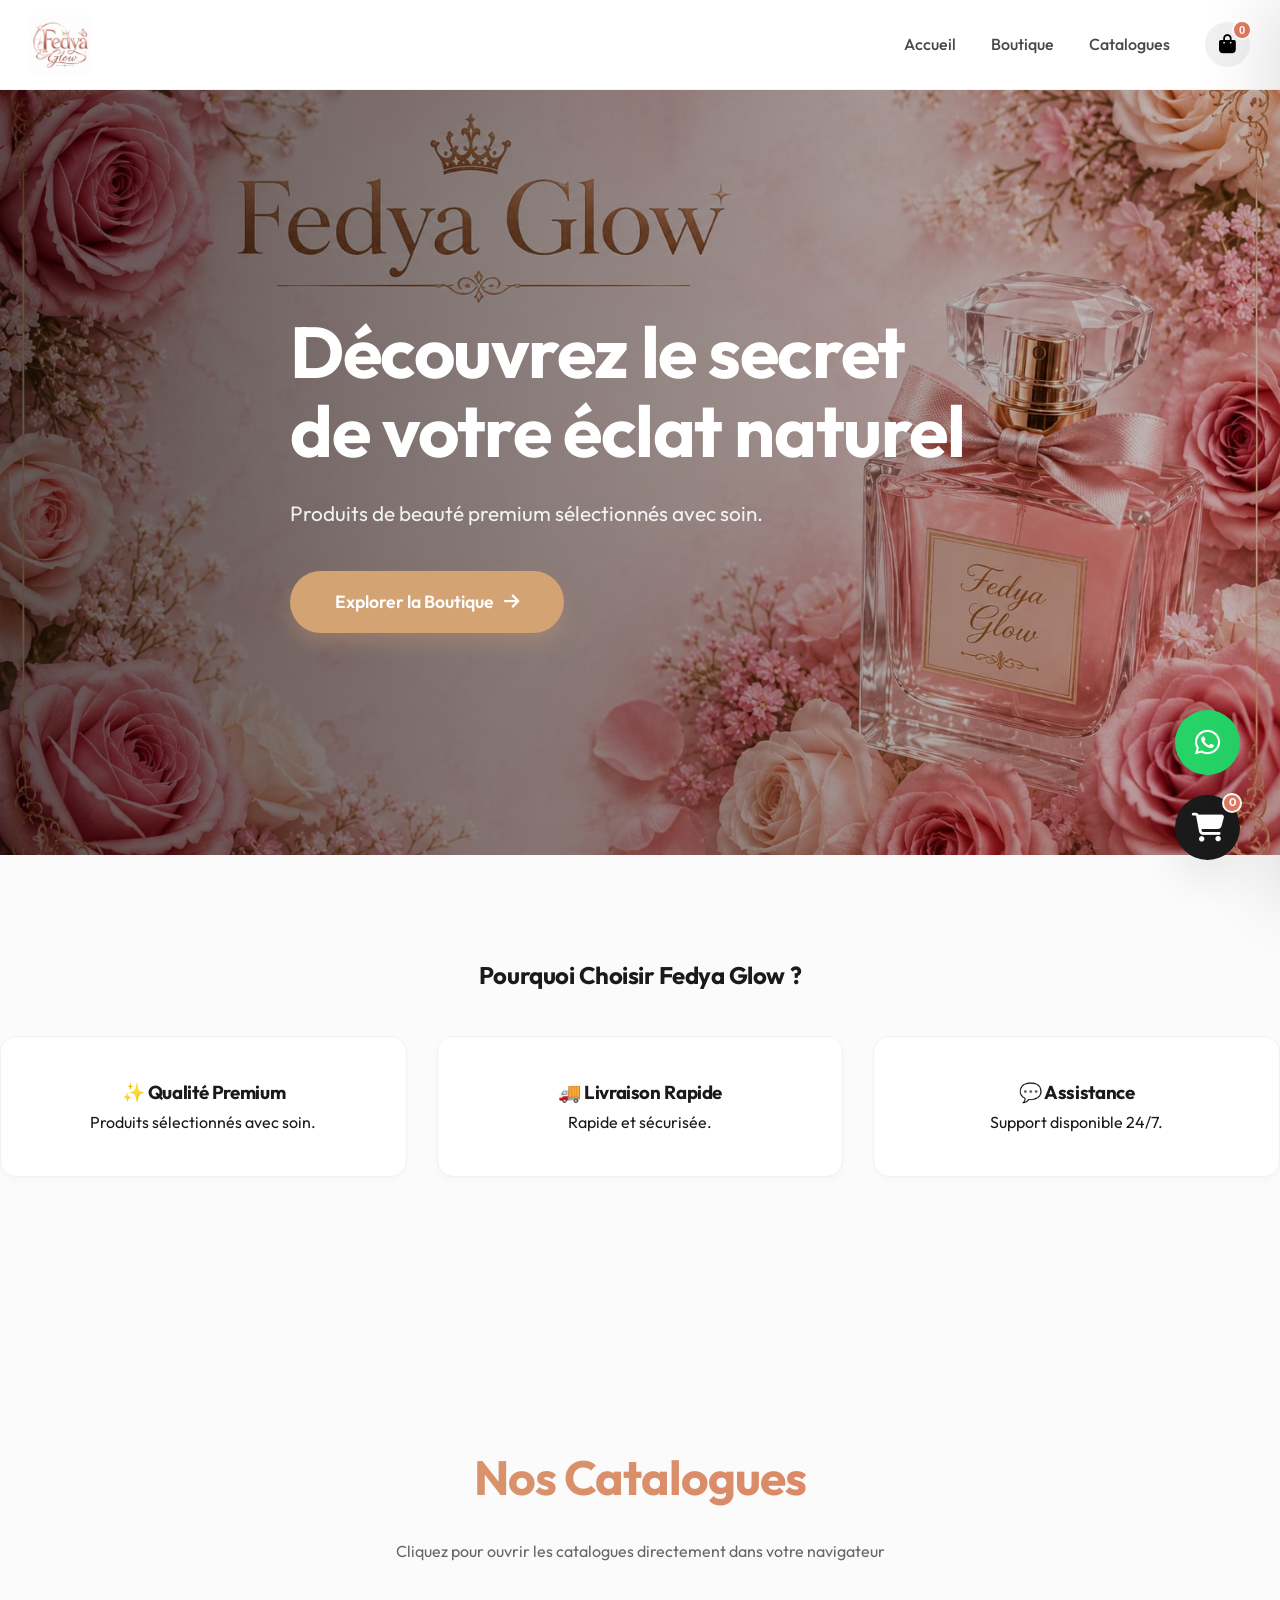
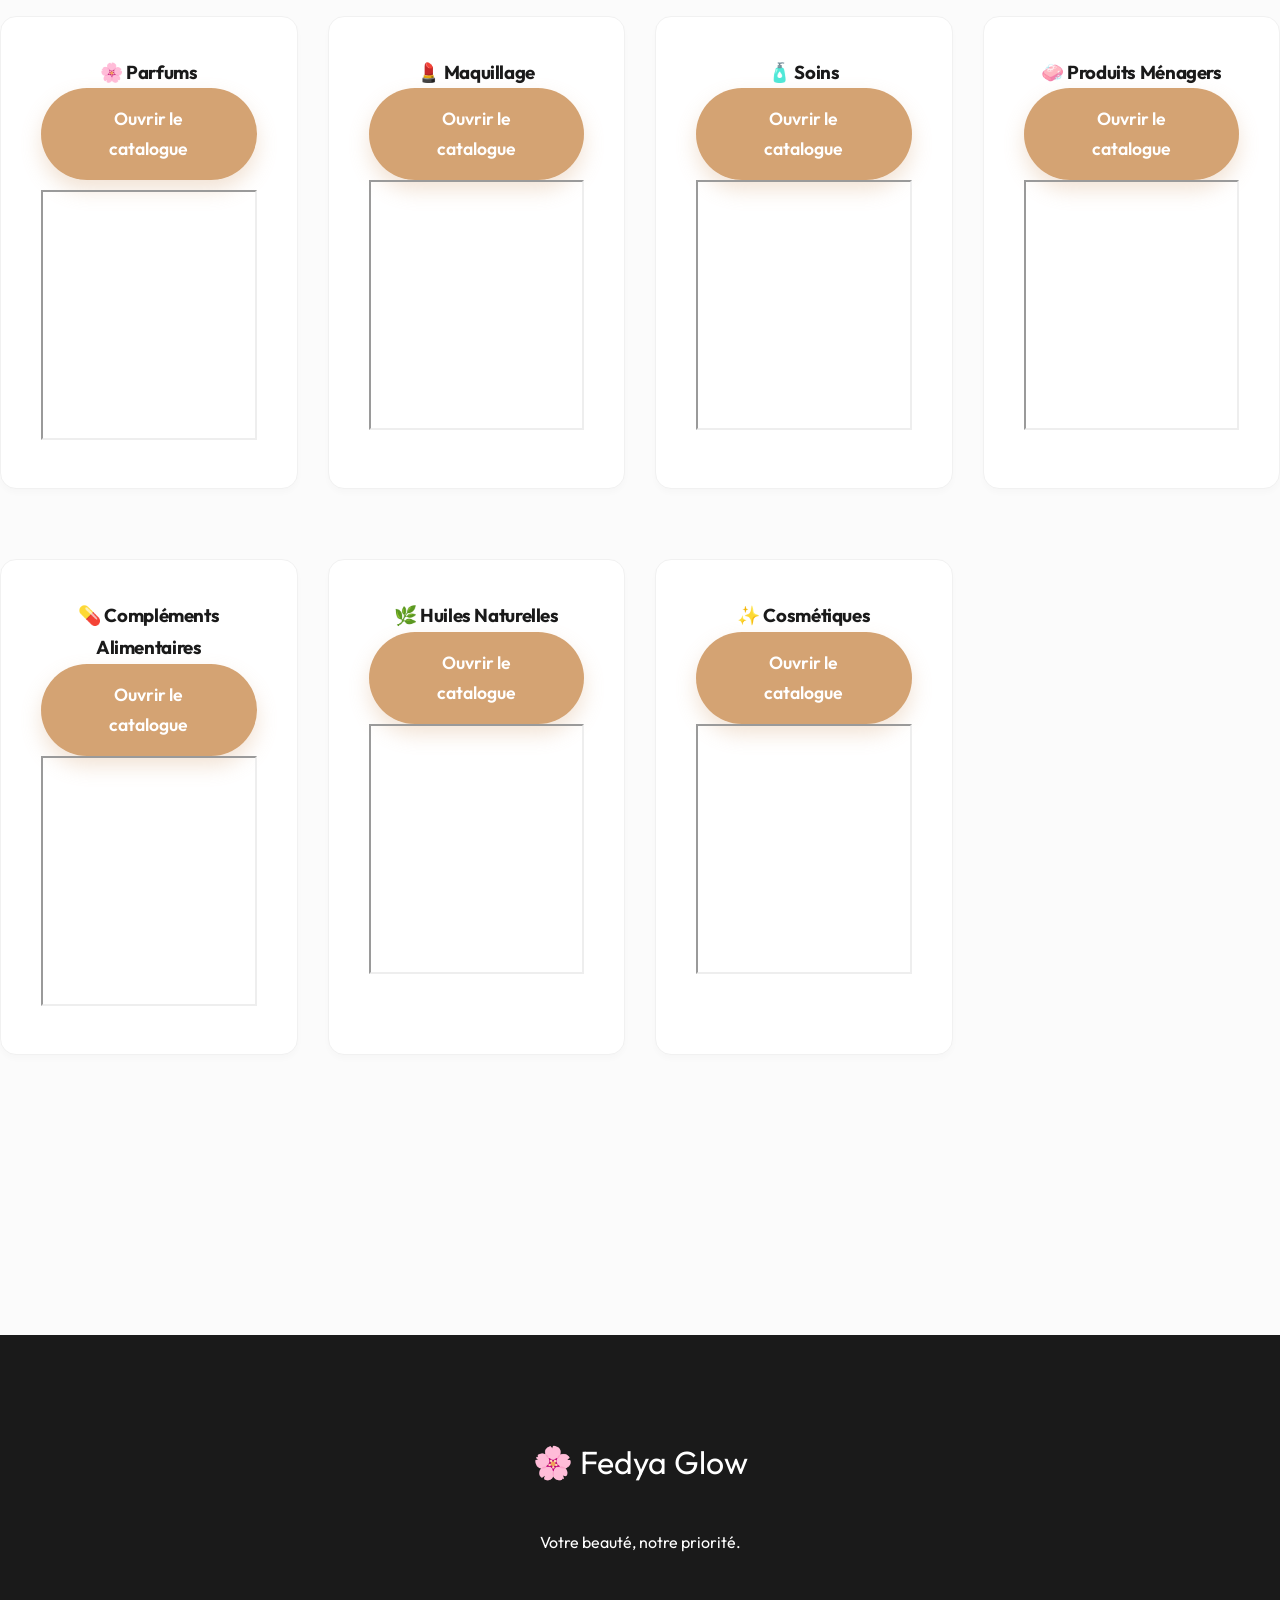
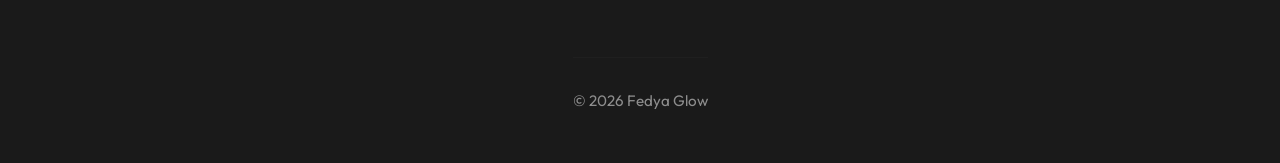
==== commit 7e4e740e: "update" ====
--- a/index.html
+++ b/index.html
@@ -20,13 +20,17 @@
     <div class="container">
 
         <a href="index.html" class="logo">
-            <img src="fedya_glow_logo_1778604528495.png" class="logo-img">
+            <img src="logo.jpeg" class="logo-img">
         </a>
 
         <div class="nav-links">
             <a href="index.html" class="nav-link">Accueil</a>
             <a href="produits.html" class="nav-link">Boutique</a>
             <a href="#catalogues" class="nav-link">Catalogues</a>
+            <button class="btn-icon" onclick="toggleCart()">
+                <i class="fa-solid fa-bag-shopping"></i>
+                <span class="badge cart-count">0</span>
+            </button>
         </div>
 
     </div>
@@ -36,7 +40,7 @@
 
 <!-- HERO -->
 <section class="hero">
-    <div class="hero-bg" style="background-image:url('hero-bg.png');"></div>
+    <div class="hero-bg" style="background-image:url('hero-bg.jpeg');"></div>
 
     <div class="container">
         <div class="hero-content">
@@ -191,5 +195,39 @@
     </div>
 </footer>
 
+<!-- Floating Buttons -->
+<div class="floating-btn-group">
+    <a href="https://wa.me/33695198708" class="floating-btn btn-wa" target="_blank">
+        <i class="fa-brands fa-whatsapp"></i>
+    </a>
+    <div class="floating-btn btn-cart" onclick="toggleCart()">
+        <i class="fa-solid fa-cart-shopping"></i>
+        <span class="badge cart-count">0</span>
+    </div>
+</div>
+
+<!-- Sidebar Cart -->
+<div class="overlay" id="overlay" onclick="toggleCart()"></div>
+<div class="cart-sidebar" id="cartSidebar">
+    <div class="cart-header">
+        <h3>Votre Panier 🛍️</h3>
+        <button class="btn-icon" onclick="toggleCart()" style="font-size: 1.2rem;">✕</button>
+    </div>
+    <div class="cart-items" id="cart-items-container">
+        <!-- Items will be injected here -->
+    </div>
+    <div class="cart-footer">
+        <div class="cart-total">
+            <span>Total:</span>
+            <span id="cart-total-amount">0.00 €</span>
+        </div>
+        <button class="checkout-btn" onclick="sendWhatsApp()">
+            Commander via WhatsApp
+            <i class="fa-brands fa-whatsapp"></i>
+        </button>
+    </div>
+</div>
+
+<script src="main.js"></script>
 </body>
 </html>
--- a/style.css
+++ b/style.css
@@ -783,6 +783,16 @@
     100% { transform: scale(1.2); }
 }
 
+@keyframes pop {
+    0% { transform: scale(1); }
+    50% { transform: scale(1.5); }
+    100% { transform: scale(1); }
+}
+
+.badge-pop {
+    animation: pop 0.3s ease;
+}
+
 /* Mobile Responsive */
 @media (max-width: 1024px) {
     .hero-content h1 {
